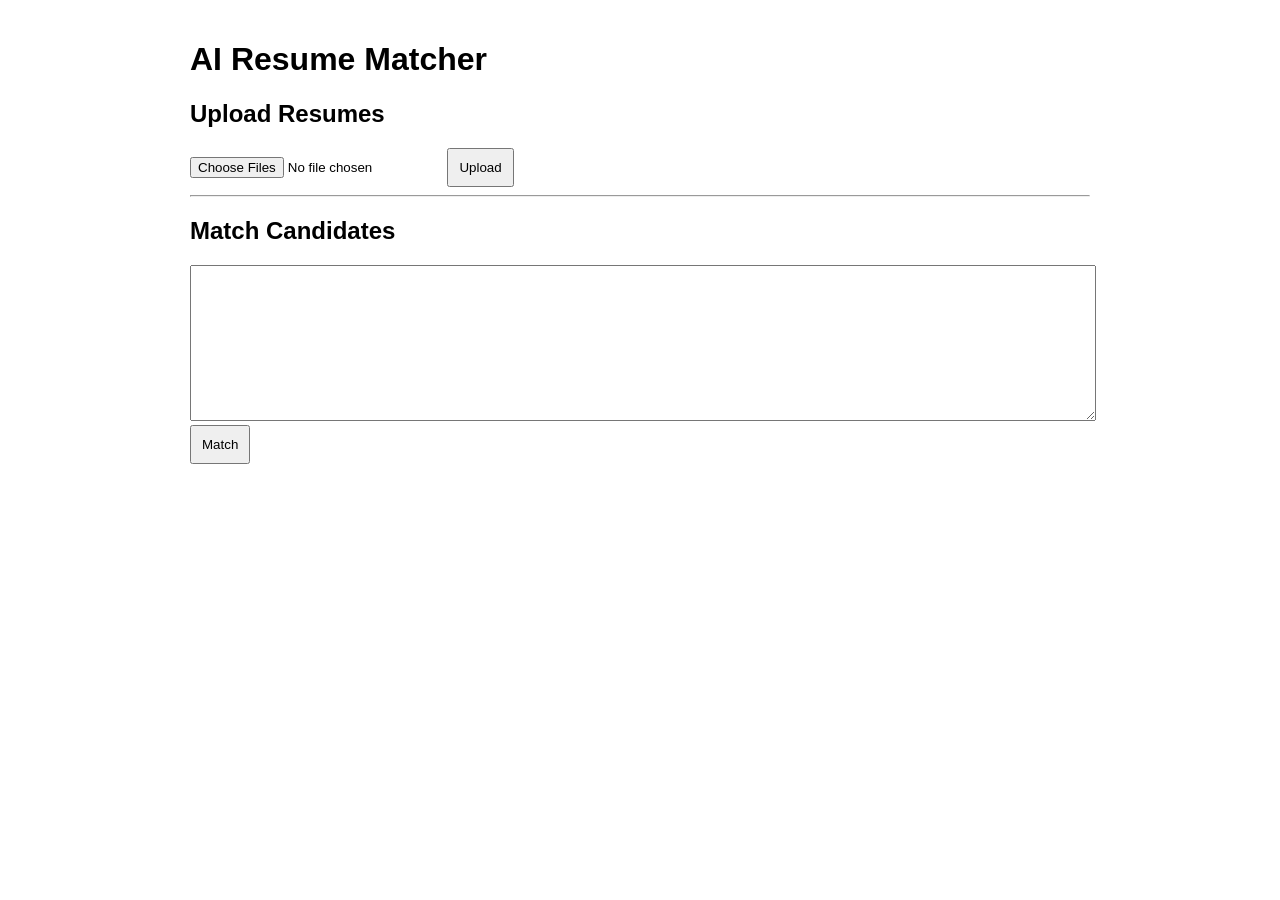
==== templates/index.html @ 68093885 "Refactor application with FastAPI, enhance upload workflow, and improve code organization" ====
<!DOCTYPE html>
<html>
<head>
    <title>AI Resume Matcher</title>
    <link rel="stylesheet" href="/static/style.css">
</head>
<body>

<h1>AI Resume Matcher</h1>

<h2>Upload Resumes</h2>

<form action="/upload-resumes"
      method="post"
      enctype="multipart/form-data">

    <input
        type="file"
        name="resumes"
        multiple
        accept=".pdf">

    <button type="submit">
        Upload
    </button>

</form>

<hr>

<h2>Match Candidates</h2>

<form action="/match-ui"
      method="post">

    <textarea
        name="jd"
        rows="10"
        cols="60"
        placeholder="Paste Job Description">
    </textarea>

    <br>

    <button type="submit">
        Match
    </button>

</form>

</body>
</html>
---- static/style.css ----
body{
    font-family:Arial;
    width:900px;
    margin:auto;
    padding:20px;
}

textarea{
    width:100%;
}

button{
    padding:10px;
}
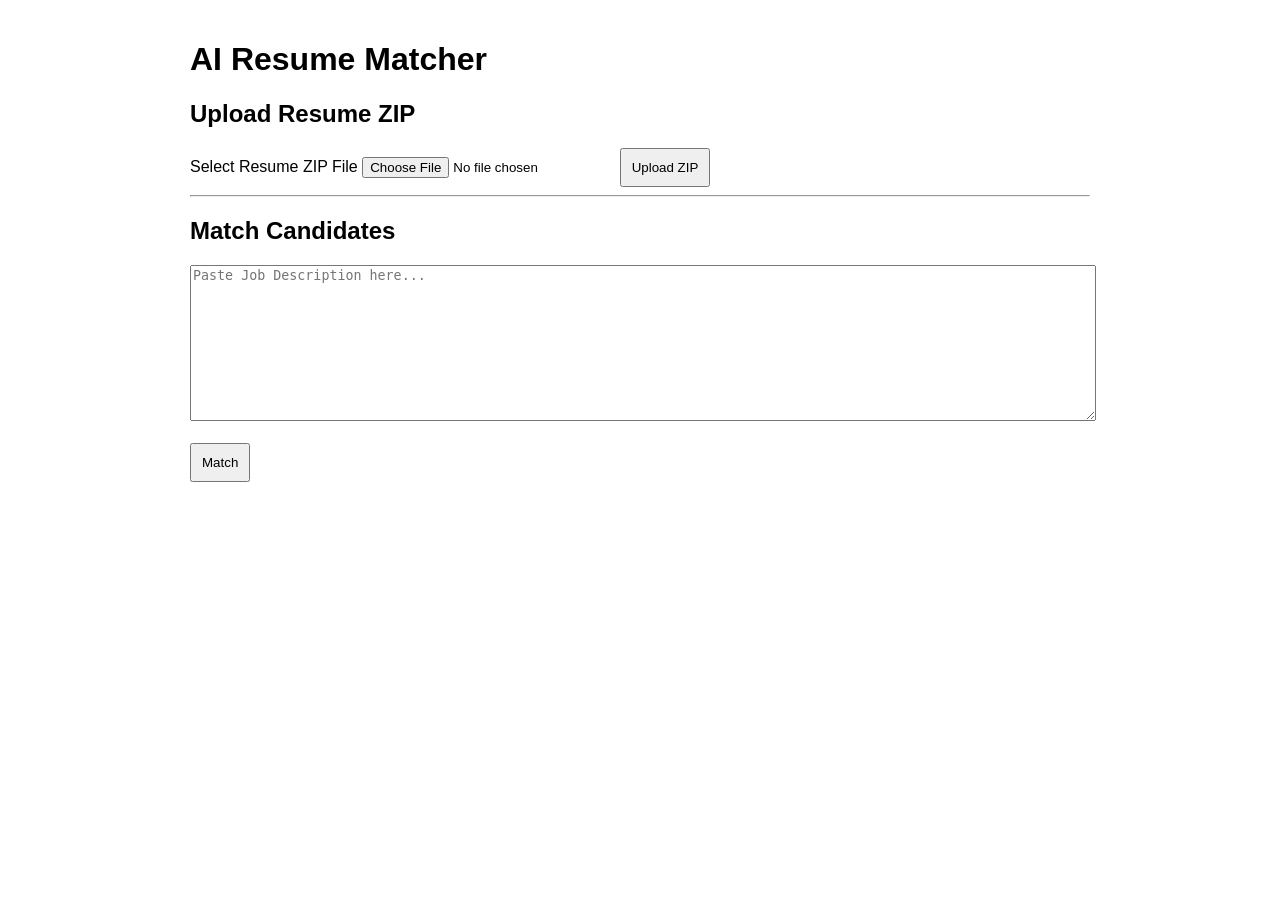
==== commit 887235eb: "feat: implement ZIP-based resume upload and batch resume processing" ====
--- a/templates/index.html
+++ b/templates/index.html
@@ -8,20 +8,21 @@
 
 <h1>AI Resume Matcher</h1>
 
-<h2>Upload Resumes</h2>
+<h2>Upload Resume ZIP</h2>
 
-<form action="/upload-resumes"
-      method="post"
-      enctype="multipart/form-data">
+<form action="/upload-zip" method="post" enctype="multipart/form-data">
+
+    <label>Select Resume ZIP File</label>
 
     <input
         type="file"
-        name="resumes"
-        multiple
-        accept=".pdf">
+        name="zip_file"
+        accept=".zip"
+        required
+    >
 
     <button type="submit">
-        Upload
+        Upload ZIP
     </button>
 
 </form>
@@ -30,17 +31,17 @@
 
 <h2>Match Candidates</h2>
 
-<form action="/match-ui"
-      method="post">
+<form action="/match-ui" method="post">
 
     <textarea
         name="jd"
         rows="10"
         cols="60"
-        placeholder="Paste Job Description">
-    </textarea>
+        placeholder="Paste Job Description here..."
+        required
+    ></textarea>
 
-    <br>
+    <br><br>
 
     <button type="submit">
         Match
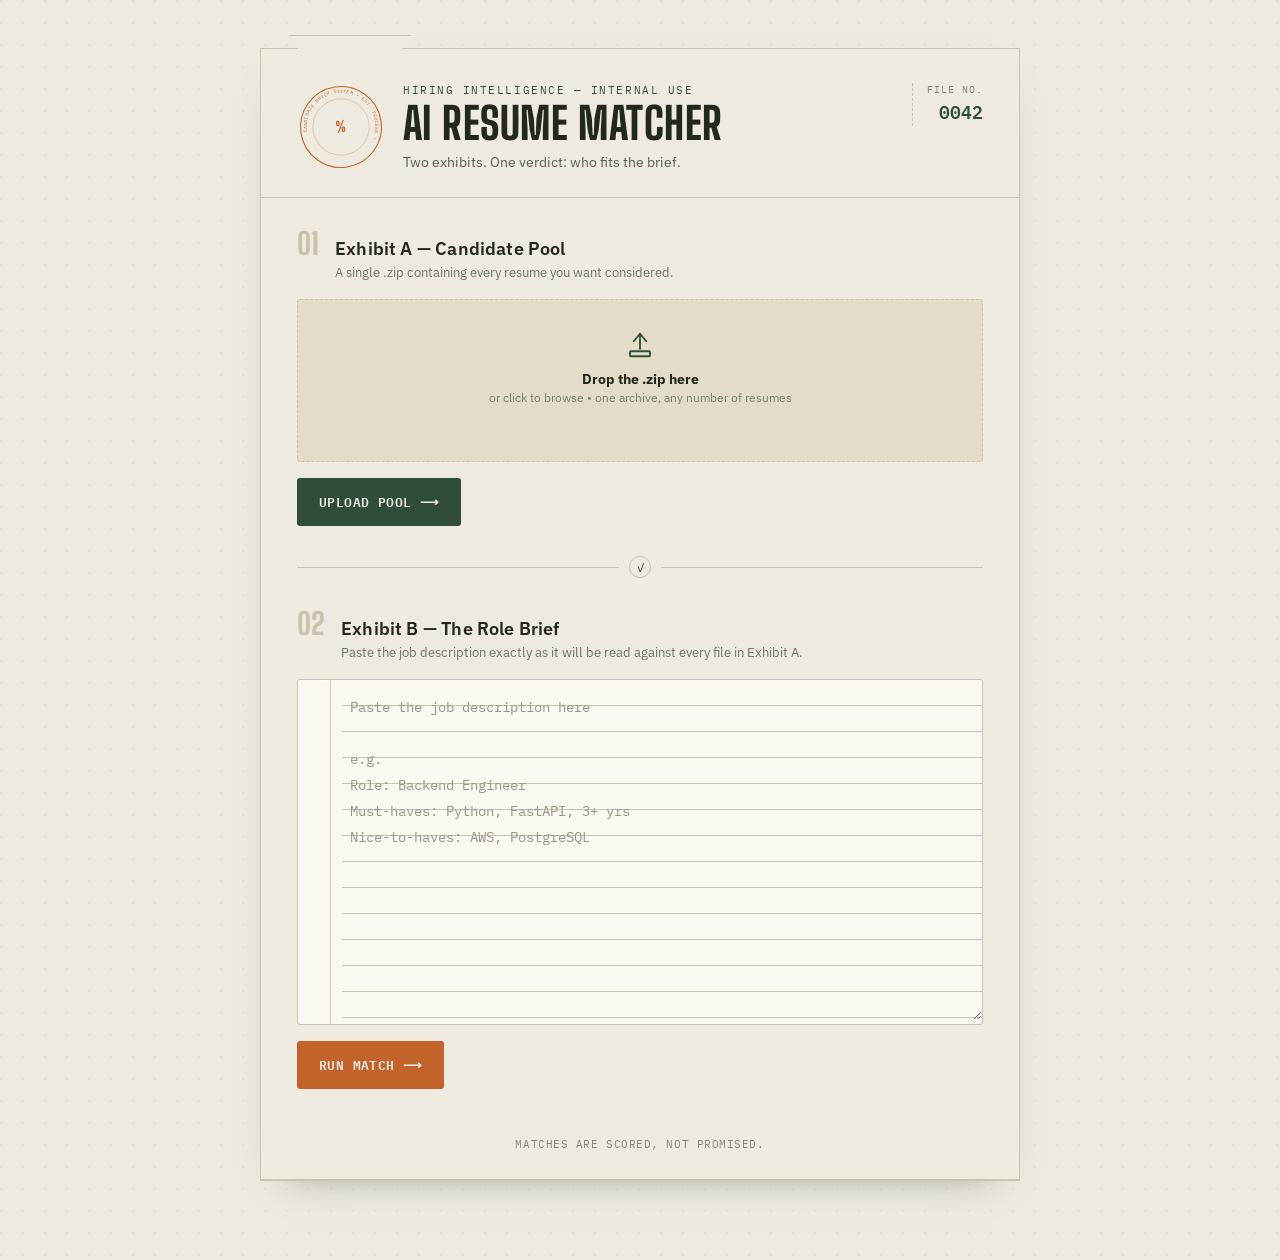
==== commit 0b8ae043: "feat: implement RAG chatbot with FAISS indexing and retrieval pipeline" ====
--- a/templates/index.html
+++ b/templates/index.html
@@ -1,53 +1,147 @@
 <!DOCTYPE html>
-<html>
+<html lang="en">
 <head>
-    <title>AI Resume Matcher</title>
-    <link rel="stylesheet" href="/static/style.css">
+<meta charset="UTF-8">
+<meta name="viewport" content="width=device-width, initial-scale=1.0">
+<title>AI Resume Matcher</title>
+<link rel="preconnect" href="https://fonts.googleapis.com">
+<link rel="preconnect" href="https://fonts.gstatic.com" crossorigin>
+<link href="https://fonts.googleapis.com/css2?family=Big+Shoulders+Display:wght@600;800&family=IBM+Plex+Mono:wght@400;500;600&family=IBM+Plex+Sans:wght@400;500;600&display=swap" rel="stylesheet">
+<link rel="stylesheet" href="/static/style.css">
 </head>
 <body>
 
-<h1>AI Resume Matcher</h1>
+<main class="folder">
 
-<h2>Upload Resume ZIP</h2>
+  <header class="folder__header">
+    <div class="stamp" aria-hidden="true">
+      <svg viewBox="0 0 200 200" class="stamp__svg">
+        <defs>
+          <path id="stampCircle" d="M 100,100 m -78,0 a 78,78 0 1,1 156,0 a 78,78 0 1,1 -156,0"/>
+        </defs>
+        <circle cx="100" cy="100" r="92" class="stamp__ring stamp__ring--outer"/>
+        <circle cx="100" cy="100" r="64" class="stamp__ring stamp__ring--inner"/>
+        <text class="stamp__text">
+          <textPath href="#stampCircle" startOffset="0%">
+            CANDIDATE MATCH SYSTEM &#8226; EST. PROCESS &#8226;
+          </textPath>
+        </text>
+        <text x="100" y="112" class="stamp__pct" text-anchor="middle">%</text>
+      </svg>
+    </div>
 
-<form action="/upload-zip" method="post" enctype="multipart/form-data">
+    <div class="folder__heading">
+      <p class="eyebrow">Hiring Intelligence &#8212; Internal Use</p>
+      <h1>AI&nbsp;Resume&nbsp;Matcher</h1>
+      <p class="folder__sub">Two exhibits. One verdict: who fits the brief.</p>
+    </div>
 
-    <label>Select Resume ZIP File</label>
+    <div class="case-tab">
+      <span class="case-tab__label">File No.</span>
+      <span class="case-tab__value">0042</span>
+    </div>
+  </header>
 
-    <input
+  <section class="exhibit" aria-labelledby="exhibitA">
+    <div class="exhibit__head">
+      <span class="exhibit__index">01</span>
+      <div>
+        <h2 id="exhibitA">Exhibit A &#8212; Candidate Pool</h2>
+        <p class="exhibit__hint">A single .zip containing every resume you want considered.</p>
+      </div>
+    </div>
+
+    <form action="/upload-zip" method="post" enctype="multipart/form-data" class="dropform">
+      <label for="zip_file" class="dropzone" id="dropzone">
+        <svg class="dropzone__icon" viewBox="0 0 48 48" aria-hidden="true">
+          <path d="M24 6 L24 30 M14 18 L24 6 L34 18" fill="none" stroke="currentColor" stroke-width="3" stroke-linecap="round" stroke-linejoin="round"/>
+          <rect x="8" y="34" width="32" height="8" rx="1.5" fill="none" stroke="currentColor" stroke-width="3"/>
+        </svg>
+        <span class="dropzone__text">
+          <strong>Drop the .zip here</strong>
+          <span>or click to browse &#8226; one archive, any number of resumes</span>
+        </span>
+        <span class="dropzone__filename" id="filename"></span>
+      </label>
+      <input
         type="file"
         name="zip_file"
+        id="zip_file"
         accept=".zip"
         required
-    >
+        class="visually-hidden-input"
+      >
+      <button type="submit" class="btn btn--pine">Upload Pool&nbsp;&#10230;</button>
+    </form>
+  </section>
 
-    <button type="submit">
-        Upload ZIP
-    </button>
+  <div class="divider" role="presentation">
+    <span></span><span class="divider__mark">&#10003;</span><span></span>
+  </div>
 
-</form>
+  <section class="exhibit" aria-labelledby="exhibitB">
+    <div class="exhibit__head">
+      <span class="exhibit__index">02</span>
+      <div>
+        <h2 id="exhibitB">Exhibit B &#8212; The Role Brief</h2>
+        <p class="exhibit__hint">Paste the job description exactly as it will be read against every file in Exhibit A.</p>
+      </div>
+    </div>
 
-<hr>
+    <form action="/match-ui" method="post" class="matchform">
+      <div class="notepad">
+        <textarea
+          name="jd"
+          id="jd"
+          rows="12"
+          placeholder="Paste the job description here&#10;&#10;e.g.&#10;Role: Backend Engineer&#10;Must-haves: Python, FastAPI, 3+ yrs&#10;Nice-to-haves: AWS, PostgreSQL"
+          required
+        ></textarea>
+      </div>
+      <button type="submit" class="btn btn--rust">Run Match&nbsp;&#10230;</button>
+    </form>
+  </section>
 
-<h2>Match Candidates</h2>
+  <footer class="folder__footer">
+    <span>Matches are scored, not promised.</span>
+  </footer>
 
-<form action="/match-ui" method="post">
+</main>
 
-    <textarea
-        name="jd"
-        rows="10"
-        cols="60"
-        placeholder="Paste Job Description here..."
-        required
-    ></textarea>
+<script>
+  const input = document.getElementById('zip_file');
+  const filenameEl = document.getElementById('filename');
+  const dropzone = document.getElementById('dropzone');
 
-    <br><br>
+  input.addEventListener('change', () => {
+    if (input.files && input.files.length > 0) {
+      filenameEl.textContent = input.files[0].name;
+      dropzone.classList.add('dropzone--filled');
+    }
+  });
 
-    <button type="submit">
-        Match
-    </button>
+  ['dragenter', 'dragover'].forEach(evt =>
+    dropzone.addEventListener(evt, (e) => {
+      e.preventDefault();
+      dropzone.classList.add('dropzone--drag');
+    })
+  );
 
-</form>
+  ['dragleave', 'drop'].forEach(evt =>
+    dropzone.addEventListener(evt, (e) => {
+      e.preventDefault();
+      dropzone.classList.remove('dropzone--drag');
+    })
+  );
+
+  dropzone.addEventListener('drop', (e) => {
+    if (e.dataTransfer.files && e.dataTransfer.files.length > 0) {
+      input.files = e.dataTransfer.files;
+      filenameEl.textContent = e.dataTransfer.files[0].name;
+      dropzone.classList.add('dropzone--filled');
+    }
+  });
+</script>
 
 </body>
 </html>
--- a/static/style.css
+++ b/static/style.css
@@ -1,14 +1,425 @@
+/* ============================================================
+   AI Resume Matcher — "Case File" system
+   Palette:
+     --paper       #EEEAE0  base stock
+     --paper-dark  #E2DCC8  inset / card stock
+     --ink         #23281F  primary text, near-black green ink
+     --pine        #2F4D3A  primary accent (folder tab, upload)
+     --rust        #C2632B  secondary accent (stamp, match CTA)
+     --line        #C9C2AE  hairline rules
+   Type:
+     Display — Big Shoulders Display (stenciled, stamped feel)
+     Body    — IBM Plex Sans
+     Data    — IBM Plex Mono (filenames, counters, JD body)
+   ============================================================ */
+
+:root{
+  --paper: #EEEAE0;
+  --paper-dark: #E2DCC8;
+  --ink: #23281F;
+  --pine: #2F4D3A;
+  --pine-dark: #213b2c;
+  --rust: #C2632B;
+  --rust-dark: #a14f22;
+  --line: #C9C2AE;
+  --radius: 3px;
+}
+
+*{ box-sizing: border-box; }
+
 body{
-    font-family:Arial;
-    width:900px;
-    margin:auto;
-    padding:20px;
-}
-
-textarea{
-    width:100%;
-}
-
-button{
-    padding:10px;
+  margin: 0;
+  padding: 48px 20px 80px;
+  background: var(--paper);
+  background-image:
+    radial-gradient(circle at 1px 1px, rgba(35,40,31,0.05) 1px, transparent 0);
+  background-size: 22px 22px;
+  color: var(--ink);
+  font-family: 'IBM Plex Sans', Arial, sans-serif;
+  display: flex;
+  justify-content: center;
+}
+
+.visually-hidden-input{
+  position: absolute;
+  width: 1px; height: 1px;
+  opacity: 0; overflow: hidden;
+}
+
+/* ---------- Folder shell ---------- */
+
+.folder{
+  width: 100%;
+  max-width: 760px;
+  background: var(--paper);
+  border: 1px solid var(--line);
+  box-shadow: 0 1px 0 var(--line), 0 18px 40px -28px rgba(35,40,31,0.5);
+  position: relative;
+}
+
+.folder::before{
+  /* die-cut tab notch at top-left, evokes a manila folder edge */
+  content: "";
+  position: absolute;
+  top: -14px;
+  left: 28px;
+  width: 120px;
+  height: 14px;
+  background: var(--paper);
+  border: 1px solid var(--line);
+  border-bottom: none;
+  clip-path: polygon(8% 100%, 0 0, 100% 0, 92% 100%);
+}
+
+.folder__header{
+  display: grid;
+  grid-template-columns: auto 1fr auto;
+  align-items: center;
+  gap: 18px;
+  padding: 34px 36px 26px;
+  border-bottom: 1px solid var(--line);
+}
+
+.eyebrow{
+  margin: 0 0 6px;
+  font-family: 'IBM Plex Mono', monospace;
+  font-size: 11px;
+  letter-spacing: 0.14em;
+  text-transform: uppercase;
+  color: var(--pine);
+}
+
+.folder__heading h1{
+  margin: 0;
+  font-family: 'Big Shoulders Display', sans-serif;
+  font-weight: 800;
+  font-size: 44px;
+  line-height: 0.95;
+  letter-spacing: 0.01em;
+  text-transform: uppercase;
+  color: var(--ink);
+}
+
+.folder__sub{
+  margin: 8px 0 0;
+  font-size: 14px;
+  color: #565d52;
+}
+
+.case-tab{
+  align-self: start;
+  text-align: right;
+  font-family: 'IBM Plex Mono', monospace;
+  border-left: 1px dashed var(--line);
+  padding-left: 14px;
+  white-space: nowrap;
+}
+
+.case-tab__label{
+  display: block;
+  font-size: 10px;
+  letter-spacing: 0.1em;
+  text-transform: uppercase;
+  color: #8a8273;
+}
+
+.case-tab__value{
+  display: block;
+  font-size: 18px;
+  font-weight: 600;
+  color: var(--pine);
+}
+
+/* ---------- Stamp signature ---------- */
+
+.stamp{
+  width: 88px;
+  height: 88px;
+  transform: rotate(-9deg);
+  flex-shrink: 0;
+}
+
+.stamp__svg{ width: 100%; height: 100%; }
+
+.stamp__ring{
+  fill: none;
+  stroke: var(--rust);
+}
+.stamp__ring--outer{ stroke-width: 2.5; }
+.stamp__ring--inner{ stroke-width: 1; opacity: 0.6; }
+
+.stamp__text{
+  font-family: 'IBM Plex Mono', monospace;
+  font-size: 10.5px;
+  letter-spacing: 0.05em;
+  fill: var(--rust);
+  text-transform: uppercase;
+}
+
+.stamp__pct{
+  font-family: 'Big Shoulders Display', sans-serif;
+  font-weight: 800;
+  font-size: 34px;
+  fill: var(--rust);
+}
+
+/* ---------- Exhibit sections ---------- */
+
+.exhibit{
+  padding: 30px 36px;
+}
+
+.exhibit__head{
+  display: flex;
+  gap: 16px;
+  align-items: baseline;
+  margin-bottom: 18px;
+}
+
+.exhibit__index{
+  font-family: 'Big Shoulders Display', sans-serif;
+  font-weight: 800;
+  font-size: 30px;
+  color: var(--line);
+  line-height: 1;
+}
+
+.exhibit h2{
+  margin: 0 0 4px;
+  font-size: 18px;
+  font-weight: 600;
+  letter-spacing: 0.01em;
+}
+
+.exhibit__hint{
+  margin: 0;
+  font-size: 13px;
+  color: #6b7264;
+}
+
+/* ---------- Dropzone (upload) ---------- */
+
+.dropform{
+  display: flex;
+  flex-direction: column;
+  gap: 16px;
+}
+
+.dropzone{
+  display: flex;
+  flex-direction: column;
+  align-items: center;
+  gap: 10px;
+  text-align: center;
+  padding: 30px 20px;
+  border: 1.5px dashed var(--line);
+  border-radius: var(--radius);
+  background: var(--paper-dark);
+  color: var(--pine);
+  cursor: pointer;
+  transition: border-color 0.15s ease, background 0.15s ease;
+}
+
+.dropzone:hover{
+  border-color: var(--pine);
+}
+
+.dropzone--drag{
+  border-color: var(--pine);
+  background: #dfe7df;
+}
+
+.dropzone--filled{
+  border-style: solid;
+  border-color: var(--pine);
+}
+
+.dropzone__icon{
+  width: 30px;
+  height: 30px;
+  color: var(--pine);
+}
+
+.dropzone__text{
+  display: flex;
+  flex-direction: column;
+  gap: 2px;
+}
+
+.dropzone__text strong{
+  font-size: 14px;
+  color: var(--ink);
+}
+
+.dropzone__text span{
+  font-size: 12px;
+  color: #767d6c;
+}
+
+.dropzone__filename{
+  font-family: 'IBM Plex Mono', monospace;
+  font-size: 12.5px;
+  color: var(--rust);
+  min-height: 16px;
+}
+
+/* ---------- Notepad (JD textarea) ---------- */
+
+.matchform{
+  display: flex;
+  flex-direction: column;
+  gap: 16px;
+}
+
+.notepad{
+  position: relative;
+  border: 1px solid var(--line);
+  background: #FAF8F1;
+  border-radius: var(--radius);
+  padding-left: 44px;
+  box-shadow: inset 0 1px 0 rgba(255,255,255,0.6);
+}
+
+.notepad::before{
+  /* red margin rule, legal-pad style */
+  content: "";
+  position: absolute;
+  top: 0;
+  bottom: 0;
+  left: 32px;
+  width: 1px;
+  background: rgba(194, 99, 43, 0.35);
+}
+
+#jd{
+  width: 100%;
+  border: none;
+  background: transparent;
+  resize: vertical;
+  font-family: 'IBM Plex Mono', monospace;
+  font-size: 13.5px;
+  line-height: 26px;
+  color: var(--ink);
+  padding: 14px 16px 14px 8px;
+  background-image: repeating-linear-gradient(
+    to bottom,
+    transparent 0,
+    transparent 25px,
+    var(--line) 25px,
+    var(--line) 26px
+  );
+}
+
+#jd:focus,
+.dropzone:focus-within{
+  outline: none;
+  box-shadow: 0 0 0 3px rgba(47, 77, 58, 0.25);
+}
+
+#jd::placeholder{
+  color: #9a9484;
+}
+
+/* ---------- Buttons ---------- */
+
+.btn{
+  align-self: flex-start;
+  font-family: 'IBM Plex Mono', monospace;
+  font-size: 13px;
+  font-weight: 600;
+  letter-spacing: 0.03em;
+  text-transform: uppercase;
+  color: var(--paper);
+  border: none;
+  border-radius: var(--radius);
+  padding: 13px 22px;
+  cursor: pointer;
+  transition: transform 0.1s ease, background 0.15s ease;
+}
+
+.btn:active{ transform: translateY(1px); }
+
+.btn:focus-visible{
+  outline: 3px solid var(--ink);
+  outline-offset: 2px;
+}
+
+.btn--pine{ background: var(--pine); }
+.btn--pine:hover{ background: var(--pine-dark); }
+
+.btn--rust{ background: var(--rust); }
+.btn--rust:hover{ background: var(--rust-dark); }
+
+/* ---------- Divider between exhibits ---------- */
+
+.divider{
+  display: flex;
+  align-items: center;
+  gap: 10px;
+  padding: 0 36px;
+}
+
+.divider span:not(.divider__mark){
+  flex: 1;
+  height: 1px;
+  background: var(--line);
+}
+
+.divider__mark{
+  font-family: 'IBM Plex Mono', monospace;
+  font-size: 12px;
+  color: var(--pine);
+  width: 22px;
+  height: 22px;
+  border: 1px solid var(--line);
+  border-radius: 50%;
+  display: flex;
+  align-items: center;
+  justify-content: center;
+}
+
+/* ---------- Footer ---------- */
+
+.folder__footer{
+  padding: 18px 36px 28px;
+  font-family: 'IBM Plex Mono', monospace;
+  font-size: 11px;
+  letter-spacing: 0.05em;
+  text-transform: uppercase;
+  color: #8a8273;
+  text-align: center;
+}
+
+/* ---------- Responsive ---------- */
+
+@media (max-width: 600px){
+  body{ padding: 28px 12px 60px; }
+
+  .folder__header{
+    grid-template-columns: auto 1fr;
+    grid-template-areas:
+      "stamp heading"
+      "tab   tab";
+    padding: 26px 20px 20px;
+  }
+  .stamp{ grid-area: stamp; width: 64px; height: 64px; }
+  .folder__heading{ grid-area: heading; }
+  .case-tab{
+    grid-area: tab;
+    text-align: left;
+    border-left: none;
+    border-top: 1px dashed var(--line);
+    padding: 10px 0 0;
+    margin-top: 10px;
+  }
+
+  .folder__heading h1{ font-size: 32px; }
+
+  .exhibit{ padding: 24px 20px; }
+  .divider{ padding: 0 20px; }
+  .folder__footer{ padding: 16px 20px 24px; }
+}
+
+@media (prefers-reduced-motion: reduce){
+  .btn{ transition: none; }
 }
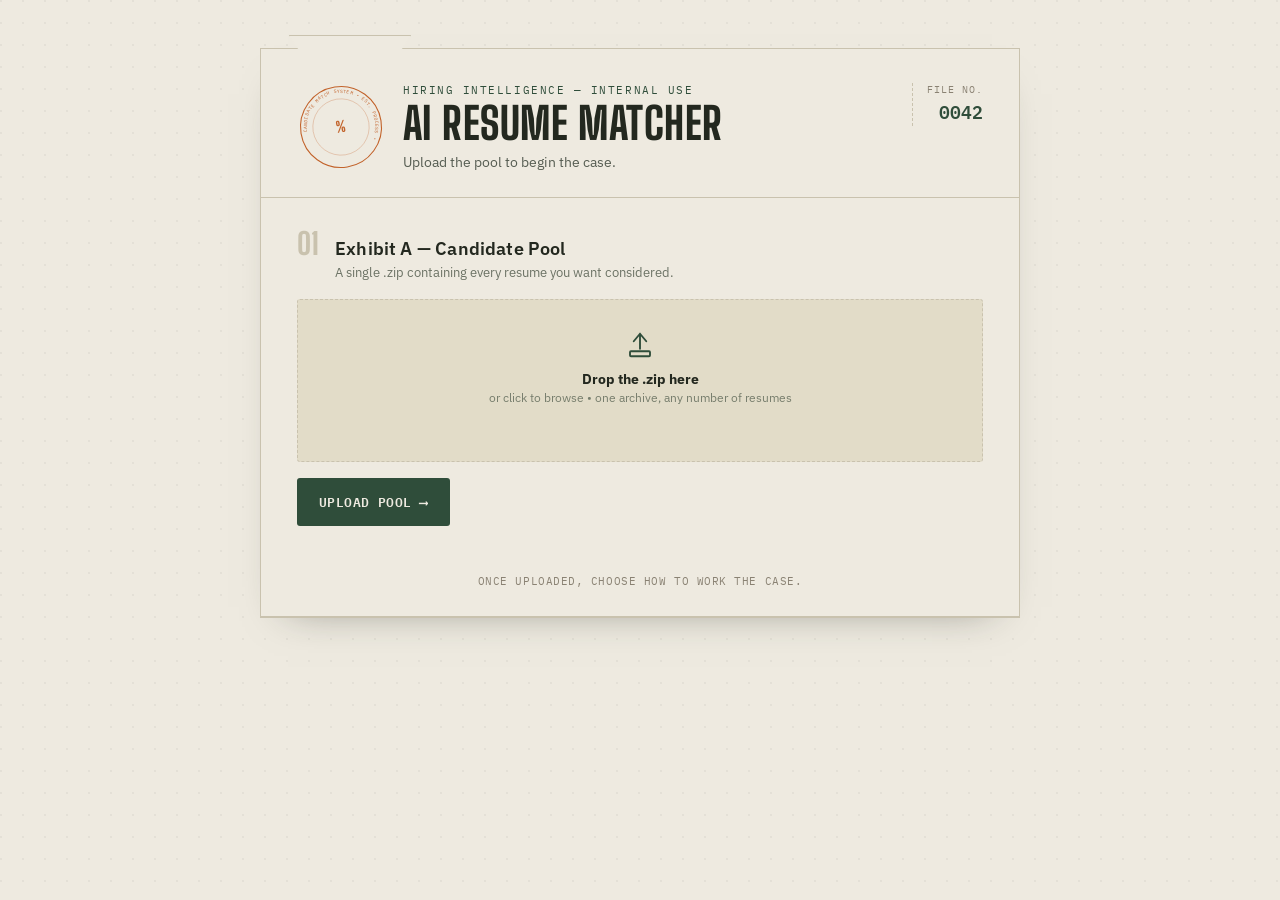
==== commit f8dad5a3: "feat: add resume chatbot (RAG) + split upload/match/chat flow" ====
--- a/templates/index.html
+++ b/templates/index.html
@@ -33,7 +33,7 @@
     <div class="folder__heading">
       <p class="eyebrow">Hiring Intelligence &#8212; Internal Use</p>
       <h1>AI&nbsp;Resume&nbsp;Matcher</h1>
-      <p class="folder__sub">Two exhibits. One verdict: who fits the brief.</p>
+      <p class="folder__sub">Upload the pool to begin the case.</p>
     </div>
 
     <div class="case-tab">
@@ -75,35 +75,8 @@
     </form>
   </section>
 
-  <div class="divider" role="presentation">
-    <span></span><span class="divider__mark">&#10003;</span><span></span>
-  </div>
-
-  <section class="exhibit" aria-labelledby="exhibitB">
-    <div class="exhibit__head">
-      <span class="exhibit__index">02</span>
-      <div>
-        <h2 id="exhibitB">Exhibit B &#8212; The Role Brief</h2>
-        <p class="exhibit__hint">Paste the job description exactly as it will be read against every file in Exhibit A.</p>
-      </div>
-    </div>
-
-    <form action="/match-ui" method="post" class="matchform">
-      <div class="notepad">
-        <textarea
-          name="jd"
-          id="jd"
-          rows="12"
-          placeholder="Paste the job description here&#10;&#10;e.g.&#10;Role: Backend Engineer&#10;Must-haves: Python, FastAPI, 3+ yrs&#10;Nice-to-haves: AWS, PostgreSQL"
-          required
-        ></textarea>
-      </div>
-      <button type="submit" class="btn btn--rust">Run Match&nbsp;&#10230;</button>
-    </form>
-  </section>
-
   <footer class="folder__footer">
-    <span>Matches are scored, not promised.</span>
+    <span>Once uploaded, choose how to work the case.</span>
   </footer>
 
 </main>
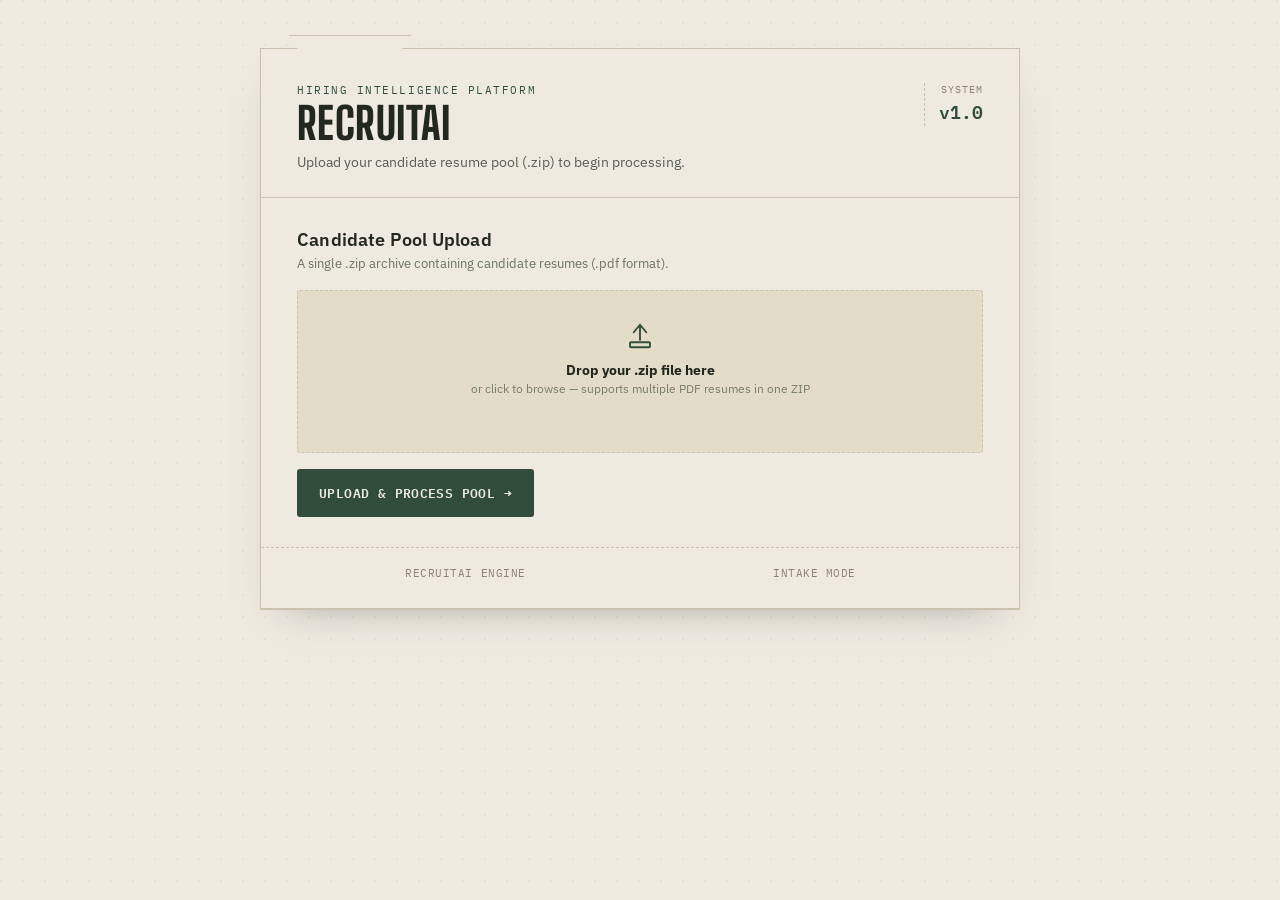
==== commit 3082671d: "refactor: modular app/ architecture, centralized prompts, UI cleanup - Restructured project into cle" ====
--- a/templates/index.html
+++ b/templates/index.html
@@ -3,7 +3,7 @@
 <head>
 <meta charset="UTF-8">
 <meta name="viewport" content="width=device-width, initial-scale=1.0">
-<title>AI Resume Matcher</title>
+<title>RecruitAI — Candidate Pool Intake</title>
 <link rel="preconnect" href="https://fonts.googleapis.com">
 <link rel="preconnect" href="https://fonts.gstatic.com" crossorigin>
 <link href="https://fonts.googleapis.com/css2?family=Big+Shoulders+Display:wght@600;800&family=IBM+Plex+Mono:wght@400;500;600&family=IBM+Plex+Sans:wght@400;500;600&display=swap" rel="stylesheet">
@@ -14,52 +14,35 @@
 <main class="folder">
 
   <header class="folder__header">
-    <div class="stamp" aria-hidden="true">
-      <svg viewBox="0 0 200 200" class="stamp__svg">
-        <defs>
-          <path id="stampCircle" d="M 100,100 m -78,0 a 78,78 0 1,1 156,0 a 78,78 0 1,1 -156,0"/>
-        </defs>
-        <circle cx="100" cy="100" r="92" class="stamp__ring stamp__ring--outer"/>
-        <circle cx="100" cy="100" r="64" class="stamp__ring stamp__ring--inner"/>
-        <text class="stamp__text">
-          <textPath href="#stampCircle" startOffset="0%">
-            CANDIDATE MATCH SYSTEM &#8226; EST. PROCESS &#8226;
-          </textPath>
-        </text>
-        <text x="100" y="112" class="stamp__pct" text-anchor="middle">%</text>
-      </svg>
-    </div>
-
     <div class="folder__heading">
-      <p class="eyebrow">Hiring Intelligence &#8212; Internal Use</p>
-      <h1>AI&nbsp;Resume&nbsp;Matcher</h1>
-      <p class="folder__sub">Upload the pool to begin the case.</p>
+      <p class="eyebrow">Hiring Intelligence Platform</p>
+      <h1>RecruitAI</h1>
+      <p class="folder__sub">Upload your candidate resume pool (.zip) to begin processing.</p>
     </div>
 
     <div class="case-tab">
-      <span class="case-tab__label">File No.</span>
-      <span class="case-tab__value">0042</span>
+      <span class="case-tab__label">System</span>
+      <span class="case-tab__value">v1.0</span>
     </div>
   </header>
 
   <section class="exhibit" aria-labelledby="exhibitA">
     <div class="exhibit__head">
-      <span class="exhibit__index">01</span>
       <div>
-        <h2 id="exhibitA">Exhibit A &#8212; Candidate Pool</h2>
-        <p class="exhibit__hint">A single .zip containing every resume you want considered.</p>
+        <h2 id="exhibitA">Candidate Pool Upload</h2>
+        <p class="exhibit__hint">A single .zip archive containing candidate resumes (.pdf format).</p>
       </div>
     </div>
 
-    <form action="/upload-zip" method="post" enctype="multipart/form-data" class="dropform">
+    <form action="/upload-zip" method="post" enctype="multipart/form-data" class="dropform" id="upload-form">
       <label for="zip_file" class="dropzone" id="dropzone">
         <svg class="dropzone__icon" viewBox="0 0 48 48" aria-hidden="true">
           <path d="M24 6 L24 30 M14 18 L24 6 L34 18" fill="none" stroke="currentColor" stroke-width="3" stroke-linecap="round" stroke-linejoin="round"/>
           <rect x="8" y="34" width="32" height="8" rx="1.5" fill="none" stroke="currentColor" stroke-width="3"/>
         </svg>
         <span class="dropzone__text">
-          <strong>Drop the .zip here</strong>
-          <span>or click to browse &#8226; one archive, any number of resumes</span>
+          <strong>Drop your .zip file here</strong>
+          <span>or click to browse — supports multiple PDF resumes in one ZIP</span>
         </span>
         <span class="dropzone__filename" id="filename"></span>
       </label>
@@ -71,12 +54,19 @@
         required
         class="visually-hidden-input"
       >
-      <button type="submit" class="btn btn--pine">Upload Pool&nbsp;&#10230;</button>
+      <button type="submit" class="btn btn--pine" id="submit-btn">Upload &amp; Process Pool &rarr;</button>
     </form>
   </section>
 
+  <!-- Submit Overlay -->
+  <div class="submit-overlay" id="loading-overlay" style="display: none;">
+    <div class="spinner"></div>
+    <span>Extracting Resumes &amp; Building AI Index...</span>
+  </div>
+
   <footer class="folder__footer">
-    <span>Once uploaded, choose how to work the case.</span>
+    <span>RecruitAI Engine</span>
+    <span>Intake Mode</span>
   </footer>
 
 </main>
@@ -85,6 +75,8 @@
   const input = document.getElementById('zip_file');
   const filenameEl = document.getElementById('filename');
   const dropzone = document.getElementById('dropzone');
+  const uploadForm = document.getElementById('upload-form');
+  const loadingOverlay = document.getElementById('loading-overlay');
 
   input.addEventListener('change', () => {
     if (input.files && input.files.length > 0) {
@@ -114,6 +106,10 @@
       dropzone.classList.add('dropzone--filled');
     }
   });
+
+  uploadForm.addEventListener('submit', () => {
+    loadingOverlay.style.display = 'flex';
+  });
 </script>
 
 </body>
--- a/static/style.css
+++ b/static/style.css
@@ -1,425 +1,809 @@
-/* ============================================================
-   AI Resume Matcher — "Case File" system
-   Palette:
-     --paper       #EEEAE0  base stock
-     --paper-dark  #E2DCC8  inset / card stock
-     --ink         #23281F  primary text, near-black green ink
-     --pine        #2F4D3A  primary accent (folder tab, upload)
-     --rust        #C2632B  secondary accent (stamp, match CTA)
-     --line        #C9C2AE  hairline rules
-   Type:
-     Display — Big Shoulders Display (stenciled, stamped feel)
-     Body    — IBM Plex Sans
-     Data    — IBM Plex Mono (filenames, counters, JD body)
-   ============================================================ */
-
-:root{
-  --paper: #EEEAE0;
-  --paper-dark: #E2DCC8;
-  --ink: #23281F;
-  --pine: #2F4D3A;
-  --pine-dark: #213b2c;
-  --rust: #C2632B;
-  --rust-dark: #a14f22;
-  --line: #C9C2AE;
-  --radius: 3px;
-}
-
-*{ box-sizing: border-box; }
-
-body{
-  margin: 0;
-  padding: 48px 20px 80px;
-  background: var(--paper);
-  background-image:
-    radial-gradient(circle at 1px 1px, rgba(35,40,31,0.05) 1px, transparent 0);
-  background-size: 22px 22px;
-  color: var(--ink);
-  font-family: 'IBM Plex Sans', Arial, sans-serif;
-  display: flex;
-  justify-content: center;
-}
-
-.visually-hidden-input{
-  position: absolute;
-  width: 1px; height: 1px;
-  opacity: 0; overflow: hidden;
-}
-
-/* ---------- Folder shell ---------- */
-
-.folder{
-  width: 100%;
-  max-width: 760px;
-  background: var(--paper);
-  border: 1px solid var(--line);
-  box-shadow: 0 1px 0 var(--line), 0 18px 40px -28px rgba(35,40,31,0.5);
-  position: relative;
-}
-
-.folder::before{
-  /* die-cut tab notch at top-left, evokes a manila folder edge */
-  content: "";
-  position: absolute;
-  top: -14px;
-  left: 28px;
-  width: 120px;
-  height: 14px;
-  background: var(--paper);
-  border: 1px solid var(--line);
-  border-bottom: none;
-  clip-path: polygon(8% 100%, 0 0, 100% 0, 92% 100%);
-}
-
-.folder__header{
-  display: grid;
-  grid-template-columns: auto 1fr auto;
-  align-items: center;
-  gap: 18px;
-  padding: 34px 36px 26px;
-  border-bottom: 1px solid var(--line);
-}
-
-.eyebrow{
-  margin: 0 0 6px;
-  font-family: 'IBM Plex Mono', monospace;
-  font-size: 11px;
-  letter-spacing: 0.14em;
-  text-transform: uppercase;
-  color: var(--pine);
-}
-
-.folder__heading h1{
-  margin: 0;
-  font-family: 'Big Shoulders Display', sans-serif;
-  font-weight: 800;
-  font-size: 44px;
-  line-height: 0.95;
-  letter-spacing: 0.01em;
-  text-transform: uppercase;
-  color: var(--ink);
-}
-
-.folder__sub{
-  margin: 8px 0 0;
-  font-size: 14px;
-  color: #565d52;
-}
-
-.case-tab{
-  align-self: start;
-  text-align: right;
-  font-family: 'IBM Plex Mono', monospace;
-  border-left: 1px dashed var(--line);
-  padding-left: 14px;
-  white-space: nowrap;
-}
-
-.case-tab__label{
-  display: block;
-  font-size: 10px;
-  letter-spacing: 0.1em;
-  text-transform: uppercase;
-  color: #8a8273;
-}
-
-.case-tab__value{
-  display: block;
-  font-size: 18px;
-  font-weight: 600;
-  color: var(--pine);
-}
-
-/* ---------- Stamp signature ---------- */
-
-.stamp{
-  width: 88px;
-  height: 88px;
-  transform: rotate(-9deg);
-  flex-shrink: 0;
-}
-
-.stamp__svg{ width: 100%; height: 100%; }
-
-.stamp__ring{
-  fill: none;
-  stroke: var(--rust);
-}
-.stamp__ring--outer{ stroke-width: 2.5; }
-.stamp__ring--inner{ stroke-width: 1; opacity: 0.6; }
-
-.stamp__text{
-  font-family: 'IBM Plex Mono', monospace;
-  font-size: 10.5px;
-  letter-spacing: 0.05em;
-  fill: var(--rust);
-  text-transform: uppercase;
-}
-
-.stamp__pct{
-  font-family: 'Big Shoulders Display', sans-serif;
-  font-weight: 800;
-  font-size: 34px;
-  fill: var(--rust);
-}
-
-/* ---------- Exhibit sections ---------- */
-
-.exhibit{
-  padding: 30px 36px;
-}
-
-.exhibit__head{
-  display: flex;
-  gap: 16px;
-  align-items: baseline;
-  margin-bottom: 18px;
-}
-
-.exhibit__index{
-  font-family: 'Big Shoulders Display', sans-serif;
-  font-weight: 800;
-  font-size: 30px;
-  color: var(--line);
-  line-height: 1;
-}
-
-.exhibit h2{
-  margin: 0 0 4px;
-  font-size: 18px;
-  font-weight: 600;
-  letter-spacing: 0.01em;
-}
-
-.exhibit__hint{
-  margin: 0;
-  font-size: 13px;
-  color: #6b7264;
-}
-
-/* ---------- Dropzone (upload) ---------- */
-
-.dropform{
-  display: flex;
-  flex-direction: column;
-  gap: 16px;
-}
-
-.dropzone{
-  display: flex;
-  flex-direction: column;
-  align-items: center;
-  gap: 10px;
-  text-align: center;
-  padding: 30px 20px;
-  border: 1.5px dashed var(--line);
-  border-radius: var(--radius);
-  background: var(--paper-dark);
-  color: var(--pine);
-  cursor: pointer;
-  transition: border-color 0.15s ease, background 0.15s ease;
-}
-
-.dropzone:hover{
-  border-color: var(--pine);
-}
-
-.dropzone--drag{
-  border-color: var(--pine);
-  background: #dfe7df;
-}
-
-.dropzone--filled{
-  border-style: solid;
-  border-color: var(--pine);
-}
-
-.dropzone__icon{
-  width: 30px;
-  height: 30px;
-  color: var(--pine);
-}
-
-.dropzone__text{
-  display: flex;
-  flex-direction: column;
-  gap: 2px;
-}
-
-.dropzone__text strong{
-  font-size: 14px;
-  color: var(--ink);
-}
-
-.dropzone__text span{
-  font-size: 12px;
-  color: #767d6c;
-}
-
-.dropzone__filename{
-  font-family: 'IBM Plex Mono', monospace;
-  font-size: 12.5px;
-  color: var(--rust);
-  min-height: 16px;
-}
-
-/* ---------- Notepad (JD textarea) ---------- */
-
-.matchform{
-  display: flex;
-  flex-direction: column;
-  gap: 16px;
-}
-
-.notepad{
-  position: relative;
-  border: 1px solid var(--line);
-  background: #FAF8F1;
-  border-radius: var(--radius);
-  padding-left: 44px;
-  box-shadow: inset 0 1px 0 rgba(255,255,255,0.6);
-}
-
-.notepad::before{
-  /* red margin rule, legal-pad style */
-  content: "";
-  position: absolute;
-  top: 0;
-  bottom: 0;
-  left: 32px;
-  width: 1px;
-  background: rgba(194, 99, 43, 0.35);
-}
-
-#jd{
-  width: 100%;
-  border: none;
-  background: transparent;
-  resize: vertical;
-  font-family: 'IBM Plex Mono', monospace;
-  font-size: 13.5px;
-  line-height: 26px;
-  color: var(--ink);
-  padding: 14px 16px 14px 8px;
-  background-image: repeating-linear-gradient(
-    to bottom,
-    transparent 0,
-    transparent 25px,
-    var(--line) 25px,
-    var(--line) 26px
-  );
-}
-
-#jd:focus,
-.dropzone:focus-within{
-  outline: none;
-  box-shadow: 0 0 0 3px rgba(47, 77, 58, 0.25);
-}
-
-#jd::placeholder{
-  color: #9a9484;
-}
-
-/* ---------- Buttons ---------- */
-
-.btn{
-  align-self: flex-start;
-  font-family: 'IBM Plex Mono', monospace;
-  font-size: 13px;
-  font-weight: 600;
-  letter-spacing: 0.03em;
-  text-transform: uppercase;
-  color: var(--paper);
-  border: none;
-  border-radius: var(--radius);
-  padding: 13px 22px;
-  cursor: pointer;
-  transition: transform 0.1s ease, background 0.15s ease;
-}
-
-.btn:active{ transform: translateY(1px); }
-
-.btn:focus-visible{
-  outline: 3px solid var(--ink);
-  outline-offset: 2px;
-}
-
-.btn--pine{ background: var(--pine); }
-.btn--pine:hover{ background: var(--pine-dark); }
-
-.btn--rust{ background: var(--rust); }
-.btn--rust:hover{ background: var(--rust-dark); }
-
-/* ---------- Divider between exhibits ---------- */
-
-.divider{
-  display: flex;
-  align-items: center;
-  gap: 10px;
-  padding: 0 36px;
-}
-
-.divider span:not(.divider__mark){
-  flex: 1;
-  height: 1px;
-  background: var(--line);
-}
-
-.divider__mark{
-  font-family: 'IBM Plex Mono', monospace;
-  font-size: 12px;
-  color: var(--pine);
-  width: 22px;
-  height: 22px;
-  border: 1px solid var(--line);
-  border-radius: 50%;
-  display: flex;
-  align-items: center;
-  justify-content: center;
-}
-
-/* ---------- Footer ---------- */
-
-.folder__footer{
-  padding: 18px 36px 28px;
-  font-family: 'IBM Plex Mono', monospace;
-  font-size: 11px;
-  letter-spacing: 0.05em;
-  text-transform: uppercase;
-  color: #8a8273;
-  text-align: center;
-}
-
-/* ---------- Responsive ---------- */
-
-@media (max-width: 600px){
-  body{ padding: 28px 12px 60px; }
-
-  .folder__header{
-    grid-template-columns: auto 1fr;
-    grid-template-areas:
-      "stamp heading"
-      "tab   tab";
-    padding: 26px 20px 20px;
-  }
-  .stamp{ grid-area: stamp; width: 64px; height: 64px; }
-  .folder__heading{ grid-area: heading; }
-  .case-tab{
-    grid-area: tab;
-    text-align: left;
-    border-left: none;
-    border-top: 1px dashed var(--line);
-    padding: 10px 0 0;
-    margin-top: 10px;
-  }
-
-  .folder__heading h1{ font-size: 32px; }
-
-  .exhibit{ padding: 24px 20px; }
-  .divider{ padding: 0 20px; }
-  .folder__footer{ padding: 16px 20px 24px; }
-}
-
-@media (prefers-reduced-motion: reduce){
-  .btn{ transition: none; }
-}+/* ============================================================
+   AI Resume Matcher — "Case File" system
+   Palette:
+     --paper       #EEEAE0  base stock
+     --paper-dark  #E2DCC8  inset / card stock
+     --ink         #23281F  primary text, near-black green ink
+     --pine        #2F4D3A  primary accent (folder tab, upload)
+     --rust        #C2632B  secondary accent (stamp, match CTA)
+     --line        #C9C2AE  hairline rules
+   Type:
+     Display — Big Shoulders Display (stenciled, stamped feel)
+     Body    — IBM Plex Sans
+     Data    — IBM Plex Mono (filenames, counters, JD body)
+   ============================================================ */
+
+:root{
+  --paper: #EEEAE0;
+  --paper-dark: #E2DCC8;
+  --ink: #23281F;
+  --pine: #2F4D3A;
+  --pine-dark: #213b2c;
+  --rust: #C2632B;
+  --rust-dark: #a14f22;
+  --line: #C9C2AE;
+  --radius: 3px;
+}
+
+*{ box-sizing: border-box; }
+
+body{
+  margin: 0;
+  padding: 48px 20px 80px;
+  background: var(--paper);
+  background-image:
+    radial-gradient(circle at 1px 1px, rgba(35,40,31,0.05) 1px, transparent 0);
+  background-size: 22px 22px;
+  color: var(--ink);
+  font-family: 'IBM Plex Sans', Arial, sans-serif;
+  display: flex;
+  justify-content: center;
+}
+
+.visually-hidden-input{
+  position: absolute;
+  width: 1px; height: 1px;
+  opacity: 0; overflow: hidden;
+}
+
+/* ---------- Folder shell ---------- */
+
+.folder{
+  width: 100%;
+  max-width: 760px;
+  background: var(--paper);
+  border: 1px solid var(--line);
+  box-shadow: 0 1px 0 var(--line), 0 18px 40px -28px rgba(35,40,31,0.5);
+  position: relative;
+}
+
+.folder::before{
+  /* die-cut tab notch at top-left, evokes a manila folder edge */
+  content: "";
+  position: absolute;
+  top: -14px;
+  left: 28px;
+  width: 120px;
+  height: 14px;
+  background: var(--paper);
+  border: 1px solid var(--line);
+  border-bottom: none;
+  clip-path: polygon(8% 100%, 0 0, 100% 0, 92% 100%);
+}
+
+.folder__header{
+  display: flex;
+  justify-content: space-between;
+  align-items: center;
+  gap: 18px;
+  padding: 34px 36px 26px;
+  border-bottom: 1px solid var(--line);
+}
+
+.eyebrow{
+  margin: 0 0 6px;
+  font-family: 'IBM Plex Mono', monospace;
+  font-size: 11px;
+  letter-spacing: 0.14em;
+  text-transform: uppercase;
+  color: var(--pine);
+}
+
+.folder__heading h1{
+  margin: 0;
+  font-family: 'Big Shoulders Display', sans-serif;
+  font-weight: 800;
+  font-size: 44px;
+  line-height: 0.95;
+  letter-spacing: 0.01em;
+  text-transform: uppercase;
+  color: var(--ink);
+}
+
+.folder__sub{
+  margin: 8px 0 0;
+  font-size: 14px;
+  color: #565d52;
+}
+
+.case-tab{
+  align-self: start;
+  text-align: right;
+  font-family: 'IBM Plex Mono', monospace;
+  border-left: 1px dashed var(--line);
+  padding-left: 14px;
+  white-space: nowrap;
+}
+
+.case-tab__label{
+  display: block;
+  font-size: 10px;
+  letter-spacing: 0.1em;
+  text-transform: uppercase;
+  color: #8a8273;
+}
+
+.case-tab__value{
+  display: block;
+  font-size: 18px;
+  font-weight: 600;
+  color: var(--pine);
+}
+
+/* ---------- Stamp signature ---------- */
+
+.stamp{
+  width: 88px;
+  height: 88px;
+  transform: rotate(-9deg);
+  flex-shrink: 0;
+}
+
+.stamp__svg{ width: 100%; height: 100%; }
+
+.stamp__ring{
+  fill: none;
+  stroke: var(--rust);
+}
+.stamp__ring--outer{ stroke-width: 2.5; }
+.stamp__ring--inner{ stroke-width: 1; opacity: 0.6; }
+
+.stamp__text{
+  font-family: 'IBM Plex Mono', monospace;
+  font-size: 10.5px;
+  letter-spacing: 0.05em;
+  fill: var(--rust);
+  text-transform: uppercase;
+}
+
+.stamp__pct{
+  font-family: 'Big Shoulders Display', sans-serif;
+  font-weight: 800;
+  font-size: 34px;
+  fill: var(--rust);
+}
+
+/* ---------- Exhibit sections ---------- */
+
+.exhibit{
+  padding: 30px 36px;
+}
+
+.exhibit__head{
+  display: flex;
+  gap: 16px;
+  align-items: baseline;
+  margin-bottom: 18px;
+}
+
+.exhibit__index{
+  font-family: 'Big Shoulders Display', sans-serif;
+  font-weight: 800;
+  font-size: 30px;
+  color: var(--line);
+  line-height: 1;
+}
+
+.exhibit h2{
+  margin: 0 0 4px;
+  font-size: 18px;
+  font-weight: 600;
+  letter-spacing: 0.01em;
+}
+
+.exhibit__hint{
+  margin: 0;
+  font-size: 13px;
+  color: #6b7264;
+}
+
+/* ---------- Dropzone (upload) ---------- */
+
+.dropform{
+  display: flex;
+  flex-direction: column;
+  gap: 16px;
+}
+
+.dropzone{
+  display: flex;
+  flex-direction: column;
+  align-items: center;
+  gap: 10px;
+  text-align: center;
+  padding: 30px 20px;
+  border: 1.5px dashed var(--line);
+  border-radius: var(--radius);
+  background: var(--paper-dark);
+  color: var(--pine);
+  cursor: pointer;
+  transition: border-color 0.15s ease, background 0.15s ease;
+}
+
+.dropzone:hover{
+  border-color: var(--pine);
+}
+
+.dropzone--drag{
+  border-color: var(--pine);
+  background: #dfe7df;
+}
+
+.dropzone--filled{
+  border-style: solid;
+  border-color: var(--pine);
+}
+
+.dropzone__icon{
+  width: 30px;
+  height: 30px;
+  color: var(--pine);
+}
+
+.dropzone__text{
+  display: flex;
+  flex-direction: column;
+  gap: 2px;
+}
+
+.dropzone__text strong{
+  font-size: 14px;
+  color: var(--ink);
+}
+
+.dropzone__text span{
+  font-size: 12px;
+  color: #767d6c;
+}
+
+.dropzone__filename{
+  font-family: 'IBM Plex Mono', monospace;
+  font-size: 12.5px;
+  color: var(--rust);
+  min-height: 16px;
+}
+
+/* ---------- Notepad (JD textarea) ---------- */
+
+.matchform{
+  display: flex;
+  flex-direction: column;
+  gap: 16px;
+}
+
+.notepad{
+  position: relative;
+  border: 1px solid var(--line);
+  background: #FAF8F1;
+  border-radius: var(--radius);
+  padding-left: 44px;
+  box-shadow: inset 0 1px 0 rgba(255,255,255,0.6);
+}
+
+.notepad::before{
+  /* red margin rule, legal-pad style */
+  content: "";
+  position: absolute;
+  top: 0;
+  bottom: 0;
+  left: 32px;
+  width: 1px;
+  background: rgba(194, 99, 43, 0.35);
+}
+
+#jd{
+  width: 100%;
+  border: none;
+  background: transparent;
+  resize: vertical;
+  font-family: 'IBM Plex Mono', monospace;
+  font-size: 13.5px;
+  line-height: 26px;
+  color: var(--ink);
+  padding: 14px 16px 14px 8px;
+  background-image: repeating-linear-gradient(
+    to bottom,
+    transparent 0,
+    transparent 25px,
+    var(--line) 25px,
+    var(--line) 26px
+  );
+}
+
+#jd:focus,
+.dropzone:focus-within{
+  outline: none;
+  box-shadow: 0 0 0 3px rgba(47, 77, 58, 0.25);
+}
+
+#jd::placeholder{
+  color: #9a9484;
+}
+
+/* ---------- Buttons ---------- */
+
+.btn{
+  align-self: flex-start;
+  font-family: 'IBM Plex Mono', monospace;
+  font-size: 13px;
+  font-weight: 600;
+  letter-spacing: 0.03em;
+  text-transform: uppercase;
+  color: var(--paper);
+  border: none;
+  border-radius: var(--radius);
+  padding: 13px 22px;
+  cursor: pointer;
+  transition: transform 0.1s ease, background 0.15s ease;
+}
+
+.btn:active{ transform: translateY(1px); }
+
+.btn:focus-visible{
+  outline: 3px solid var(--ink);
+  outline-offset: 2px;
+}
+
+.btn--pine{ background: var(--pine); }
+.btn--pine:hover{ background: var(--pine-dark); }
+
+.btn--rust{ background: var(--rust); }
+.btn--rust:hover{ background: var(--rust-dark); }
+
+/* ---------- Divider between exhibits ---------- */
+
+.divider{
+  display: flex;
+  align-items: center;
+  gap: 10px;
+  padding: 0 36px;
+}
+
+.divider span:not(.divider__mark){
+  flex: 1;
+  height: 1px;
+  background: var(--line);
+}
+
+.divider__mark{
+  font-family: 'IBM Plex Mono', monospace;
+  font-size: 12px;
+  color: var(--pine);
+  width: 22px;
+  height: 22px;
+  border: 1px solid var(--line);
+  border-radius: 50%;
+  display: flex;
+  align-items: center;
+  justify-content: center;
+}
+
+/* ---------- Footer ---------- */
+
+.folder__footer{
+  padding: 18px 36px 28px;
+  font-family: 'IBM Plex Mono', monospace;
+  font-size: 11px;
+  letter-spacing: 0.05em;
+  text-transform: uppercase;
+  color: #8a8273;
+  text-align: center;
+  display: flex;
+  justify-content: space-between;
+  align-items: center;
+  gap: 12px;
+  border-top: 1px dashed var(--line);
+}
+
+.folder__footer span{ flex: 1; text-align: center; }
+
+/* ---------- Quick Prompt Chips ---------- */
+
+.chips-label{
+  font-family: 'IBM Plex Mono', monospace;
+  font-size: 11px;
+  text-transform: uppercase;
+  letter-spacing: 0.08em;
+  color: #767d6c;
+  margin-bottom: 8px;
+  display: block;
+}
+
+.chip-group{
+  display: flex;
+  flex-wrap: wrap;
+  gap: 8px;
+  margin-bottom: 14px;
+}
+
+.chip{
+  font-family: 'IBM Plex Mono', monospace;
+  font-size: 11.5px;
+  background: var(--paper-dark);
+  color: var(--pine);
+  border: 1px solid var(--line);
+  border-radius: 14px;
+  padding: 5px 12px;
+  cursor: pointer;
+  transition: all 0.15s ease;
+  user-select: none;
+}
+
+.chip:hover{
+  background: var(--pine);
+  color: var(--paper);
+  border-color: var(--pine);
+  transform: translateY(-1px);
+}
+
+.chip:active{
+  transform: translateY(0);
+}
+
+/* ---------- Results Component Styling ---------- */
+
+.results-summary{
+  background: var(--paper-dark);
+  border: 1px solid var(--line);
+  border-radius: var(--radius);
+  padding: 16px 20px;
+  margin-bottom: 24px;
+}
+
+.results-summary__title{
+  font-family: 'IBM Plex Mono', monospace;
+  font-size: 11px;
+  text-transform: uppercase;
+  letter-spacing: 0.1em;
+  color: var(--rust);
+  margin: 0 0 6px;
+}
+
+.results-summary__query{
+  font-family: 'IBM Plex Mono', monospace;
+  font-size: 13px;
+  color: var(--ink);
+  margin: 0;
+  white-space: pre-wrap;
+  word-break: break-word;
+  opacity: 0.9;
+}
+
+.results-list{
+  display: flex;
+  flex-direction: column;
+  gap: 14px;
+}
+
+.result-card{
+  display: flex;
+  flex-direction: column;
+  background: #FAF8F1;
+  border: 1px solid var(--line);
+  border-radius: var(--radius);
+  padding: 18px 22px;
+  transition: transform 0.15s ease, border-color 0.15s ease, box-shadow 0.15s ease;
+}
+
+.result-card--expandable{
+  gap: 12px;
+}
+
+.result-card__main{
+  display: flex;
+  align-items: center;
+  justify-content: space-between;
+  gap: 16px;
+  width: 100%;
+}
+
+.result-card:hover{
+  border-color: var(--pine);
+  box-shadow: 0 4px 12px -6px rgba(35,40,31,0.25);
+}
+
+.result-card__info{
+  display: flex;
+  align-items: center;
+  gap: 16px;
+  flex: 1;
+  min-width: 0;
+}
+
+.result-card__rank{
+  font-family: 'Big Shoulders Display', sans-serif;
+  font-weight: 800;
+  font-size: 28px;
+  color: var(--line);
+  width: 32px;
+  text-align: center;
+  flex-shrink: 0;
+}
+
+.result-card:nth-child(1) .result-card__rank{ color: var(--rust); }
+.result-card:nth-child(2) .result-card__rank{ color: var(--pine); }
+
+.result-card__details{
+  flex: 1;
+  min-width: 0;
+}
+
+.result-card__name{
+  font-family: 'IBM Plex Mono', monospace;
+  font-size: 14px;
+  font-weight: 600;
+  color: var(--ink);
+  margin: 0 0 6px;
+  display: flex;
+  align-items: center;
+  gap: 8px;
+  flex-wrap: wrap;
+}
+
+.meta-tag{
+  font-size: 10px;
+  font-weight: normal;
+  background: var(--paper-dark);
+  color: var(--pine);
+  border: 1px solid var(--line);
+  padding: 2px 7px;
+  border-radius: 10px;
+}
+
+.subscore-row{
+  display: flex;
+  flex-wrap: wrap;
+  gap: 6px;
+  margin-top: 8px;
+}
+
+.subscore-pill{
+  font-family: 'IBM Plex Mono', monospace;
+  font-size: 10px;
+  color: #6b7264;
+  background: var(--paper-dark);
+  padding: 2px 6px;
+  border-radius: 3px;
+}
+
+.btn-toggle-details{
+  background: transparent;
+  border: none;
+  font-family: 'IBM Plex Mono', monospace;
+  font-size: 11px;
+  text-transform: uppercase;
+  letter-spacing: 0.05em;
+  color: var(--pine);
+  cursor: pointer;
+  padding: 6px 0 0;
+  text-align: left;
+  border-top: 1px dashed var(--line);
+  margin-top: 4px;
+}
+
+.btn-toggle-details:hover{
+  color: var(--pine-dark);
+  text-decoration: underline;
+}
+
+.result-card__breakdown{
+  padding-top: 10px;
+}
+
+.explanation-box{
+  background: var(--paper-dark);
+  border-left: 3px solid var(--pine);
+  padding: 10px 14px;
+  margin-bottom: 12px;
+  font-size: 12.5px;
+  color: var(--ink);
+  line-height: 1.45;
+}
+
+.explanation-box strong{
+  display: block;
+  font-family: 'IBM Plex Mono', monospace;
+  font-size: 10.5px;
+  text-transform: uppercase;
+  color: var(--pine);
+  margin-bottom: 3px;
+}
+
+.explanation-box p{
+  margin: 0;
+}
+
+.details-grid{
+  display: grid;
+  grid-template-columns: 1fr 1fr;
+  gap: 14px;
+}
+
+.detail-block__title{
+  font-family: 'IBM Plex Mono', monospace;
+  font-size: 11px;
+  font-weight: 600;
+  text-transform: uppercase;
+  letter-spacing: 0.05em;
+  display: block;
+  margin-bottom: 6px;
+  color: var(--ink);
+}
+
+.tag-cloud{
+  display: flex;
+  flex-wrap: wrap;
+  gap: 5px;
+}
+
+.tag{
+  font-family: 'IBM Plex Mono', monospace;
+  font-size: 10.5px;
+  padding: 3px 8px;
+  border-radius: 3px;
+  border: 1px solid transparent;
+}
+
+.tag--matched{
+  background: rgba(47, 77, 58, 0.12);
+  color: var(--pine);
+  border-color: rgba(47, 77, 58, 0.3);
+}
+
+.tag--missing{
+  background: rgba(194, 99, 43, 0.12);
+  color: var(--rust);
+  border-color: rgba(194, 99, 43, 0.3);
+}
+
+.insight-list{
+  margin: 0;
+  padding-left: 18px;
+  font-size: 12px;
+  color: #4a5045;
+  line-height: 1.45;
+}
+
+.insight-list li{
+  margin-bottom: 4px;
+}
+
+.none-text{
+  font-size: 11px;
+  color: #8a8273;
+  font-style: italic;
+}
+
+.score-bar{
+  height: 6px;
+  background: var(--paper-dark);
+  border-radius: 3px;
+  overflow: hidden;
+  width: 100%;
+  max-width: 240px;
+}
+
+.score-bar__fill{
+  height: 100%;
+  background: var(--pine);
+  border-radius: 3px;
+  transition: width 0.4s ease;
+}
+
+.score-bar__fill--high{ background: var(--pine); }
+.score-bar__fill--mid{ background: var(--rust); }
+
+.score-badge{
+  font-family: 'Big Shoulders Display', sans-serif;
+  font-weight: 800;
+  font-size: 24px;
+  padding: 6px 14px;
+  border-radius: var(--radius);
+  background: var(--paper-dark);
+  color: var(--pine);
+  border: 1px solid var(--line);
+  white-space: nowrap;
+  flex-shrink: 0;
+}
+
+.score-badge--high{
+  background: rgba(47, 77, 58, 0.12);
+  color: var(--pine);
+  border-color: var(--pine);
+}
+
+.score-badge--mid{
+  background: rgba(194, 99, 43, 0.12);
+  color: var(--rust);
+  border-color: var(--rust);
+}
+
+/* ---------- Button Variants ---------- */
+
+.btn--outline{
+  background: transparent;
+  color: var(--pine);
+  border: 1px solid var(--line);
+}
+
+.btn--outline:hover{
+  background: var(--paper-dark);
+  border-color: var(--pine);
+}
+
+.action-row{
+  display: flex;
+  gap: 12px;
+  margin-top: 24px;
+  flex-wrap: wrap;
+}
+
+/* ---------- Loading Overlay ---------- */
+
+.submit-overlay{
+  position: absolute;
+  inset: 0;
+  background: rgba(238, 234, 224, 0.85);
+  backdrop-filter: blur(2px);
+  display: flex;
+  flex-direction: column;
+  align-items: center;
+  justify-content: center;
+  gap: 14px;
+  z-index: 10;
+  font-family: 'IBM Plex Mono', monospace;
+  font-size: 13px;
+  color: var(--pine);
+  text-transform: uppercase;
+  letter-spacing: 0.08em;
+}
+
+.spinner{
+  width: 28px;
+  height: 28px;
+  border: 3px solid var(--line);
+  border-top-color: var(--pine);
+  border-radius: 50%;
+  animation: spin 0.8s linear infinite;
+}
+
+@keyframes spin{
+  to{ transform: rotate(360deg); }
+}
+
+/* ---------- Responsive ---------- */
+
+@media (max-width: 600px){
+  body{ padding: 28px 12px 60px; }
+
+  .folder__header{
+    flex-direction: column;
+    align-items: flex-start;
+    gap: 12px;
+    padding: 24px 20px 20px;
+  }
+  .case-tab{
+    text-align: left;
+    border-left: none;
+    border-top: 1px dashed var(--line);
+    padding: 10px 0 0;
+    margin-top: 6px;
+    width: 100%;
+  }
+
+  .folder__heading h1{ font-size: 32px; }
+
+  .exhibit{ padding: 24px 20px; }
+  .divider{ padding: 0 20px; }
+  .folder__footer{ padding: 16px 20px 24px; flex-direction: column; }
+  
+  .result-card{ flex-direction: column; align-items: flex-start; gap: 10px; }
+  .score-badge{ align-self: flex-start; }
+  .score-bar{ max-width: 100%; }
+  .details-grid{ grid-template-columns: 1fr; }
+}
+
+@media (prefers-reduced-motion: reduce){
+  .btn, .result-card, .chip{ transition: none; }
+  .spinner{ animation: none; }
+}
